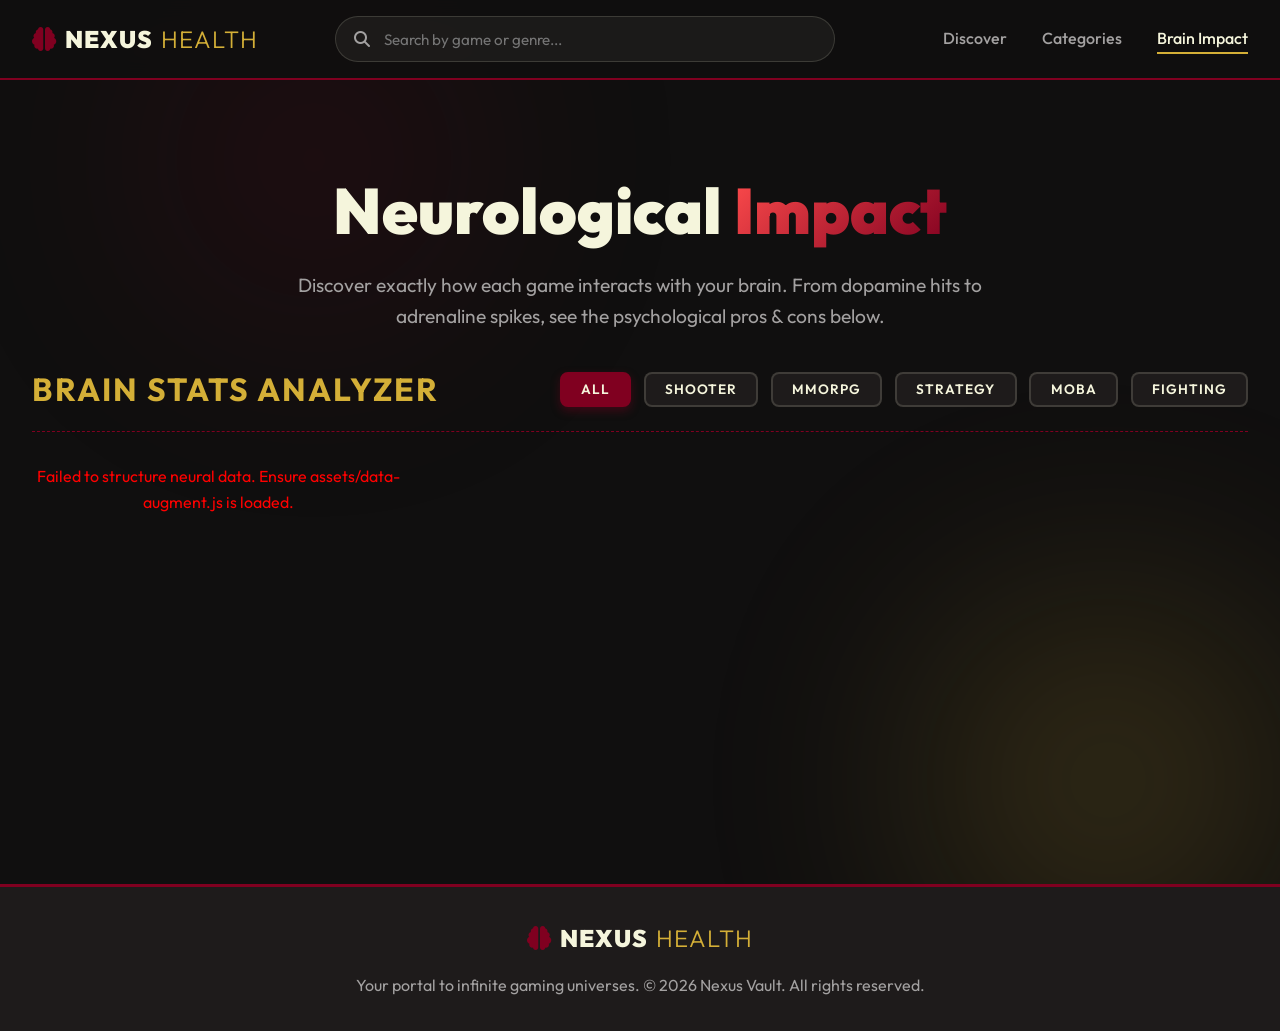
==== health.html @ 7d73cbbd "Add files via upload" ====
<!DOCTYPE html>
<html lang="en">

<head>
    <meta charset="UTF-8">
    <meta name="viewport" content="width=device-width, initial-scale=1.0">
    <title>Nexus // Neurological Impact Database</title>

    <!-- Google Fonts -->
    <link rel="preconnect" href="https://fonts.googleapis.com">
    <link rel="preconnect" href="https://fonts.gstatic.com" crossorigin>
    <link href="https://fonts.googleapis.com/css2?family=Outfit:wght@300;400;500;700;900&display=swap" rel="stylesheet">

    <!-- Font Awesome for Icons -->
    <link rel="stylesheet" href="https://cdnjs.cloudflare.com/ajax/libs/font-awesome/6.4.0/css/all.min.css">

    <link rel="stylesheet" href="style.css">
</head>

<body>
    <div class="background-effects">
        <div class="glow-orb orb-1"></div>
        <div class="glow-orb orb-2"></div>
    </div>

    <header class="glass-nav">
        <div class="nav-container">
            <a href="index.html" class="logo">
                <i class="fa-solid fa-brain"></i> NEXUS<span>HEALTH</span>
            </a>
            <div class="search-container">
                <i class="fa-solid fa-search search-icon"></i>
                <input type="text" id="searchInput" placeholder="Search by game or genre...">
            </div>
            <nav class="nav-links">
                <a href="index.html">Discover</a>
                <a href="index.html#categories">Categories</a>
                <a href="health.html" class="active">Brain Impact</a>
            </nav>
        </div>
    </header>

    <main>
        <section class="hero" style="padding-bottom: 2rem;">
            <div class="hero-content">
                <h1 class="hero-title">Neurological <span class="text-gradient">Impact</span></h1>
                <p class="hero-subtitle">Discover exactly how each game interacts with your brain. From dopamine hits to
                    adrenaline spikes, see the psychological pros & cons below.</p>
            </div>
        </section>

        <section class="vault-section" style="padding-top: 0;">
            <div class="section-header">
                <h2>Brain Stats Analyzer</h2>
                <div class="filters filter-group-genre">
                    <button class="filter-btn active" data-filter="all">All</button>
                    <button class="filter-btn" data-filter="shooter">Shooter</button>
                    <button class="filter-btn" data-filter="mmorpg">MMORPG</button>
                    <button class="filter-btn" data-filter="strategy">Strategy</button>
                    <button class="filter-btn" data-filter="moba">MOBA</button>
                    <button class="filter-btn" data-filter="fighting">Fighting</button>
                </div>
            </div>

            <div class="game-grid" id="gameGrid">
                <!-- Cards will be populated dynamically via JavaScript -->
            </div>

            <div class="no-results" id="noResults" style="display: none;">
                <i class="fa-solid fa-ghost"></i>
                <p>No titles found matching your search. Try another term.</p>
            </div>
        </section>
    </main>

    <footer>
        <div class="footer-content">
            <div class="logo" style="justify-content: center; margin-bottom: 1rem;">
                <i class="fa-solid fa-brain"></i> NEXUS<span>HEALTH</span>
            </div>
            <p>Your portal to infinite gaming universes. &copy; 2026 Nexus Vault. All rights reserved.</p>
        </div>
    </footer>

    <script src="assets/data.js"></script>
    <script src="assets/data-augment.js"></script>
    <script src="health.js"></script>
</body>

</html>
---- style.css ----
:root {
    /* Theme: Beige, Black, Burgundy */
    --bg-base: #100f0f;
    /* Very dark, near black */
    --bg-surface: #1e1b1b;
    --bg-card: #f5f5dc;
    /* Beige */

    --accent-primary: #800020;
    /* Burgundy */
    --accent-secondary: #d4af37;
    /* Gold accent for pokemon cards */

    --text-primary: #f5f5dc;
    /* Beige text on dark backgrounds */
    --text-dark: #1e1b1b;
    /* Dark text for the light beige cards */
    --text-secondary: #a3a1a1;
    /* Light gray */

    --border-color: rgba(245, 245, 220, 0.15);
    --border-glow: rgba(128, 0, 32, 0.6);

    /* Layout */
    --nav-height: 80px;
    --radius-md: 8px;
    --radius-lg: 12px;

    /* Effects */
    --glass-blur: blur(12px);
    --transition-fast: 0.2s ease;
    --transition-medium: 0.4s cubic-bezier(0.175, 0.885, 0.32, 1.275);
}

* {
    margin: 0;
    padding: 0;
    box-sizing: border-box;
}

body {
    font-family: 'Outfit', sans-serif;
    background-color: var(--bg-base);
    color: var(--text-primary);
    line-height: 1.6;
    overflow-x: hidden;
    min-height: 100vh;
}

/* Background Effects */
.background-effects {
    position: fixed;
    top: 0;
    left: 0;
    width: 100vw;
    height: 100vh;
    z-index: -1;
    overflow: hidden;
    pointer-events: none;
}

.glow-orb {
    position: absolute;
    border-radius: 50%;
    filter: blur(120px);
    opacity: 0.3;
    animation: float 20s infinite alternate;
}

.orb-1 {
    width: 500px;
    height: 500px;
    background: radial-gradient(circle, var(--accent-primary) 0%, transparent 60%);
    top: -10%;
    left: 5%;
}

.orb-2 {
    width: 600px;
    height: 600px;
    background: radial-gradient(circle, var(--accent-secondary) 0%, transparent 60%);
    bottom: -20%;
    right: -10%;
    animation-delay: -5s;
}

@keyframes float {
    0% {
        transform: translate(0, 0);
    }

    100% {
        transform: translate(30px, -40px);
    }
}

/* Typography Elements */
.text-gradient {
    background: linear-gradient(135deg, #ff4c4c, var(--accent-primary));
    -webkit-background-clip: text;
    -webkit-text-fill-color: transparent;
    background-clip: text;
}

/* Navigation */
.glass-nav {
    position: fixed;
    top: 0;
    left: 0;
    width: 100%;
    height: var(--nav-height);
    background: rgba(16, 15, 15, 0.9);
    backdrop-filter: var(--glass-blur);
    border-bottom: 2px solid var(--accent-primary);
    z-index: 1000;
    display: flex;
    align-items: center;
}

.nav-container {
    max-width: 1400px;
    width: 100%;
    margin: 0 auto;
    padding: 0 2rem;
    display: flex;
    justify-content: space-between;
    align-items: center;
    gap: 2rem;
}

.logo {
    font-size: 1.5rem;
    font-weight: 900;
    color: var(--text-primary);
    text-decoration: none;
    letter-spacing: 1px;
    display: flex;
    align-items: center;
    gap: 0.5rem;
}

.logo span {
    font-weight: 300;
    color: var(--accent-secondary);
}

.logo i {
    color: var(--accent-primary);
}

.search-container {
    flex-grow: 1;
    max-width: 500px;
    position: relative;
}

.search-container input {
    width: 100%;
    padding: 0.8rem 1rem 0.8rem 3rem;
    border-radius: 100px;
    background: rgba(245, 245, 220, 0.05);
    /* very faint beige */
    border: 1px solid var(--border-color);
    color: var(--text-primary);
    font-family: inherit;
    font-size: 0.95rem;
    transition: var(--transition-medium);
}

.search-container input:focus {
    outline: none;
    background: rgba(245, 245, 220, 0.1);
    border-color: var(--text-primary);
    box-shadow: 0 0 10px rgba(245, 245, 220, 0.2);
}

.search-icon {
    position: absolute;
    left: 1.2rem;
    top: 50%;
    transform: translateY(-50%);
    color: var(--text-secondary);
}

.nav-links a {
    color: var(--text-secondary);
    text-decoration: none;
    margin-left: 2rem;
    font-weight: 500;
    transition: var(--transition-fast);
}

.nav-links a:hover,
.nav-links a.active {
    color: var(--text-primary);
    border-bottom: 2px solid var(--accent-secondary);
    padding-bottom: 4px;
}

/* Main Content */
main {
    padding-top: var(--nav-height);
    min-height: calc(100vh - 80px);
}

/* Hero Section */
.hero {
    padding: 6rem 2rem;
    text-align: center;
    max-width: 800px;
    margin: 0 auto;
}

.hero-title {
    font-size: 4rem;
    font-weight: 900;
    line-height: 1.1;
    margin-bottom: 1.5rem;
    color: var(--text-primary);
}

.hero-subtitle {
    font-size: 1.2rem;
    color: var(--text-secondary);
}

/* Vault Section */
.vault-section {
    max-width: 1400px;
    margin: 0 auto;
    padding: 2rem;
}

.section-header {
    display: flex;
    justify-content: space-between;
    align-items: center;
    margin-bottom: 2rem;
    flex-wrap: wrap;
    gap: 1.5rem;
    border-bottom: 1px dashed var(--accent-primary);
    padding-bottom: 1rem;
}

.section-header h2 {
    font-size: 2rem;
    font-weight: 700;
    color: var(--accent-secondary);
    text-transform: uppercase;
    letter-spacing: 2px;
}

.filters {
    display: flex;
    gap: 0.8rem;
    flex-wrap: wrap;
}

.filter-btn {
    background: var(--bg-surface);
    border: 2px solid var(--border-color);
    color: var(--text-primary);
    padding: 0.4rem 1.2rem;
    border-radius: 8px;
    cursor: pointer;
    font-family: inherit;
    font-weight: 600;
    transition: var(--transition-fast);
    text-transform: uppercase;
    font-size: 0.85rem;
    letter-spacing: 1px;
}

.filter-btn:hover,
.filter-btn.active {
    background: var(--accent-primary);
    color: var(--text-primary);
    border-color: var(--accent-primary);
    box-shadow: 0 4px 10px rgba(128, 0, 32, 0.4);
}

/* Grid Layout */
.game-grid {
    display: grid;
    grid-template-columns: repeat(auto-fill, minmax(320px, 1fr));
    gap: 3rem;
    margin-top: 2rem;
}

/* Pokemon Card Component */
.pokemon-card {
    background: #e2dfce;
    /* Distinct beige card paper */
    border: 12px solid #eddb66;
    /* Classic yellow/gold pokecard border */
    border-radius: 14px;
    box-shadow: 0 10px 20px rgba(0, 0, 0, 0.5), inset 0 0 5px rgba(0, 0, 0, 0.3);
    transition: transform 0.3s cubic-bezier(0.175, 0.885, 0.32, 1.275), box-shadow 0.3s ease;
    display: flex;
    flex-direction: column;
    height: 100%;
    position: relative;
    padding: 0.5rem;
    color: var(--text-dark);
    /* Dark text for readability on beige */
}

.pokemon-card:hover {
    transform: translateY(-15px) scale(1.02) rotate(1deg);
    box-shadow: 0 20px 40px rgba(0, 0, 0, 0.6), inset 0 0 10px rgba(255, 255, 255, 0.8), 0 0 30px rgba(212, 175, 55, 0.4);
    z-index: 10;
}

.card-header {
    display: flex;
    justify-content: space-between;
    align-items: center;
    padding: 0.2rem 0.5rem 0.5rem;
    border-bottom: 2px solid rgba(0, 0, 0, 0.1);
}

.franchise-title {
    font-size: 1.1rem;
    font-weight: 800;
    margin: 0;
    color: #111;
}

.hp-stat {
    font-weight: 800;
    font-size: 1.2rem;
    color: #aa0000;
    display: flex;
    align-items: center;
    font-family: Arial, sans-serif;
}

.hp-stat small {
    font-size: 0.6rem;
    margin-right: 2px;
    color: #555;
    margin-top: 2px;
}

.card-image {
    width: 100%;
    height: 180px;
    object-fit: cover;
    border: 4px solid #b3a479;
    /* inner card border */
    border-radius: 2px;
    box-shadow: 2px 2px 5px rgba(0, 0, 0, 0.4);
    transition: var(--transition-medium);
}

.image-wrapper {
    overflow: hidden;
    position: relative;
    padding: 0.5rem;
    background: linear-gradient(135deg, #d3cbb1, #f2ead6);
}

.card-stats-bar {
    display: flex;
    justify-content: space-between;
    background: #c3b999;
    /* slightly darker beige */
    padding: 0.2rem 0.5rem;
    font-size: 0.65rem;
    font-weight: 700;
    border-top: 1px solid #a39b7d;
    border-bottom: 1px solid #a39b7d;
    color: #333;
    text-transform: uppercase;
}

.card-content {
    padding: 1rem 0.5rem;
    display: flex;
    flex-direction: column;
    flex-grow: 1;
}

.attack-row {
    border-bottom: 1px solid rgba(0, 0, 0, 0.1);
    padding-bottom: 0.8rem;
    margin-bottom: 0.5rem;
    display: flex;
    flex-direction: column;
    align-items: center;
    text-align: center;
}

.genres {
    display: flex;
    justify-content: center;
    margin-bottom: 0.8rem;
}

.genre-tag {
    background: #444;
    color: #fff;
    padding: 0.2rem 1rem;
    border-radius: 15px;
    font-size: 0.75rem;
    font-weight: 800;
    text-shadow: 1px 1px 0px rgba(0, 0, 0, 0.5);
    box-shadow: inset -2px -2px 0px rgba(0, 0, 0, 0.3);
}

/* Pokemon Type Colors equivalent for genres */
.genre-tag.shooter {
    background: #b22222;
}

/* Fire/Fighting */
.genre-tag.mmorpg {
    background: #4169e1;
}

/* Water */
.genre-tag.strategy {
    background: #228b22;
}

/* Grass */
.genre-tag.moba {
    background: #9370db;
}

/* Psychic */
.genre-tag.fighting {
    background: #cd853f;
}

/* Rock/Ground */

.attack-desc {
    color: #333;
    font-size: 0.85rem;
    font-family: Arial, Tahoma, sans-serif;
    line-height: 1.3;
    display: -webkit-box;
    -webkit-line-clamp: 3;
    -webkit-box-orient: vertical;
    overflow: hidden;
    font-style: italic;
}

/* Store Platforms Container acting as Weakness/Resistance Row */
.weakness-row {
    padding-top: 0.5rem;
    display: flex;
    flex-direction: column;
    align-items: center;
}

.platforms-title {
    font-size: 0.7rem;
    color: #555;
    margin-bottom: 0.5rem;
    font-weight: 800;
    text-transform: uppercase;
    letter-spacing: 1px;
}

.platforms {
    display: flex;
    flex-wrap: wrap;
    gap: 0.5rem;
    justify-content: center;
}

.platform-link {
    display: flex;
    align-items: center;
    gap: 0.4rem;
    padding: 0.3rem 0.8rem;
    border-radius: 20px;
    text-decoration: none;
    font-size: 0.75rem;
    font-weight: 700;
    transition: var(--transition-fast);
    border: 2px solid #ccc;
    background: #fff;
    color: #333;
}

.platform-link:hover {
    transform: scale(1.05);
    border-color: #333;
}

/* Specific Platform Styling modified for beige background */
.platform-steam {
    border-color: #171a21;
}

.platform-xbox {
    border-color: #107c10;
}

.platform-ps {
    border-color: #003791;
}

.platform-nintendo {
    border-color: #e4000f;
}

.no-results {
    text-align: center;
    padding: 4rem;
    color: var(--text-secondary);
    grid-column: 1 / -1;
}

.no-results i {
    font-size: 3rem;
    margin-bottom: 1rem;
    color: var(--accent-primary);
}

/* Footer */
footer {
    border-top: 3px solid var(--accent-primary);
    padding: 2rem;
    text-align: center;
    margin-top: 4rem;
    color: var(--text-secondary);
    background: var(--bg-surface);
}

/* Responsive */
@media (max-width: 768px) {
    .nav-container {
        flex-wrap: wrap;
        padding: 1rem;
    }

    .search-container {
        order: 3;
        max-width: 100%;
        margin-top: 1rem;
    }

    .nav-links {
        display: none;
    }

    .glass-nav {
        height: auto;
        padding-bottom: 1rem;
    }

    main {
        padding-top: 140px;
    }

    .hero-title {
        font-size: 2.5rem;
    }
}
/* Neurological Brain Stats Styles */
.brain-stats { width: 100%; margin-top: 10px; padding: 5px; background: rgba(255,255,255,0.4); border-radius: 8px; border: 1px dotted rgba(0,0,0,0.2); }
.brain-stat-row { display: flex; justify-content: space-between; align-items: center; margin-bottom: 5px; font-size: 0.75rem; font-weight: 800; color: #333; }
.brain-stat-label { width: 65px; }
.brain-stat-val { width: 30px; text-align: right; }
.brain-stat-bar-bg { flex-grow: 1; height: 8px; background: rgba(0,0,0,0.2); border-radius: 4px; border: 1px solid rgba(0,0,0,0.4); margin: 0 10px; overflow: hidden; }
.brain-stat-bar-fill { height: 100%; border-radius: 4px; box-shadow: inset 0 2px 4px rgba(255,255,255,0.4); }
.fill-dopamine { background: linear-gradient(90deg, #ff007f, #ffaa00); }
.fill-adrenaline { background: linear-gradient(90deg, #bb0000, #ff4c4c); }
.fill-focus { background: linear-gradient(90deg, #007fff, #00ffff); }
.health-risk { font-size: 0.65rem; font-style: italic; color: #8b0000; margin-top: 8px; border-top: 1px solid rgba(0,0,0,0.1); padding-top: 5px; font-weight: 700; line-height: 1.2; }
.health-benefit { font-size: 0.65rem; font-style: italic; color: #004d00; margin-top: 5px; font-weight: 700; line-height: 1.2; }


/* Flip Card Architecture */
.flip-container { perspective: 1000px; cursor: pointer; }
.flip-container .flipper { position: relative; width: 100%; height: 100%; transition: transform 0.6s cubic-bezier(0.4, 0.2, 0.2, 1); transform-style: preserve-3d; }
.flip-container.flipped .flipper { transform: rotateY(180deg); }
.card-front, .card-back { position: absolute; top: 0; left: 0; width: 100%; height: 100%; -webkit-backface-visibility: hidden; backface-visibility: hidden; display: flex; flex-direction: column; background: inherit; }
.card-back { transform: rotateY(180deg); }


.pokemon-card { min-height: 480px; }
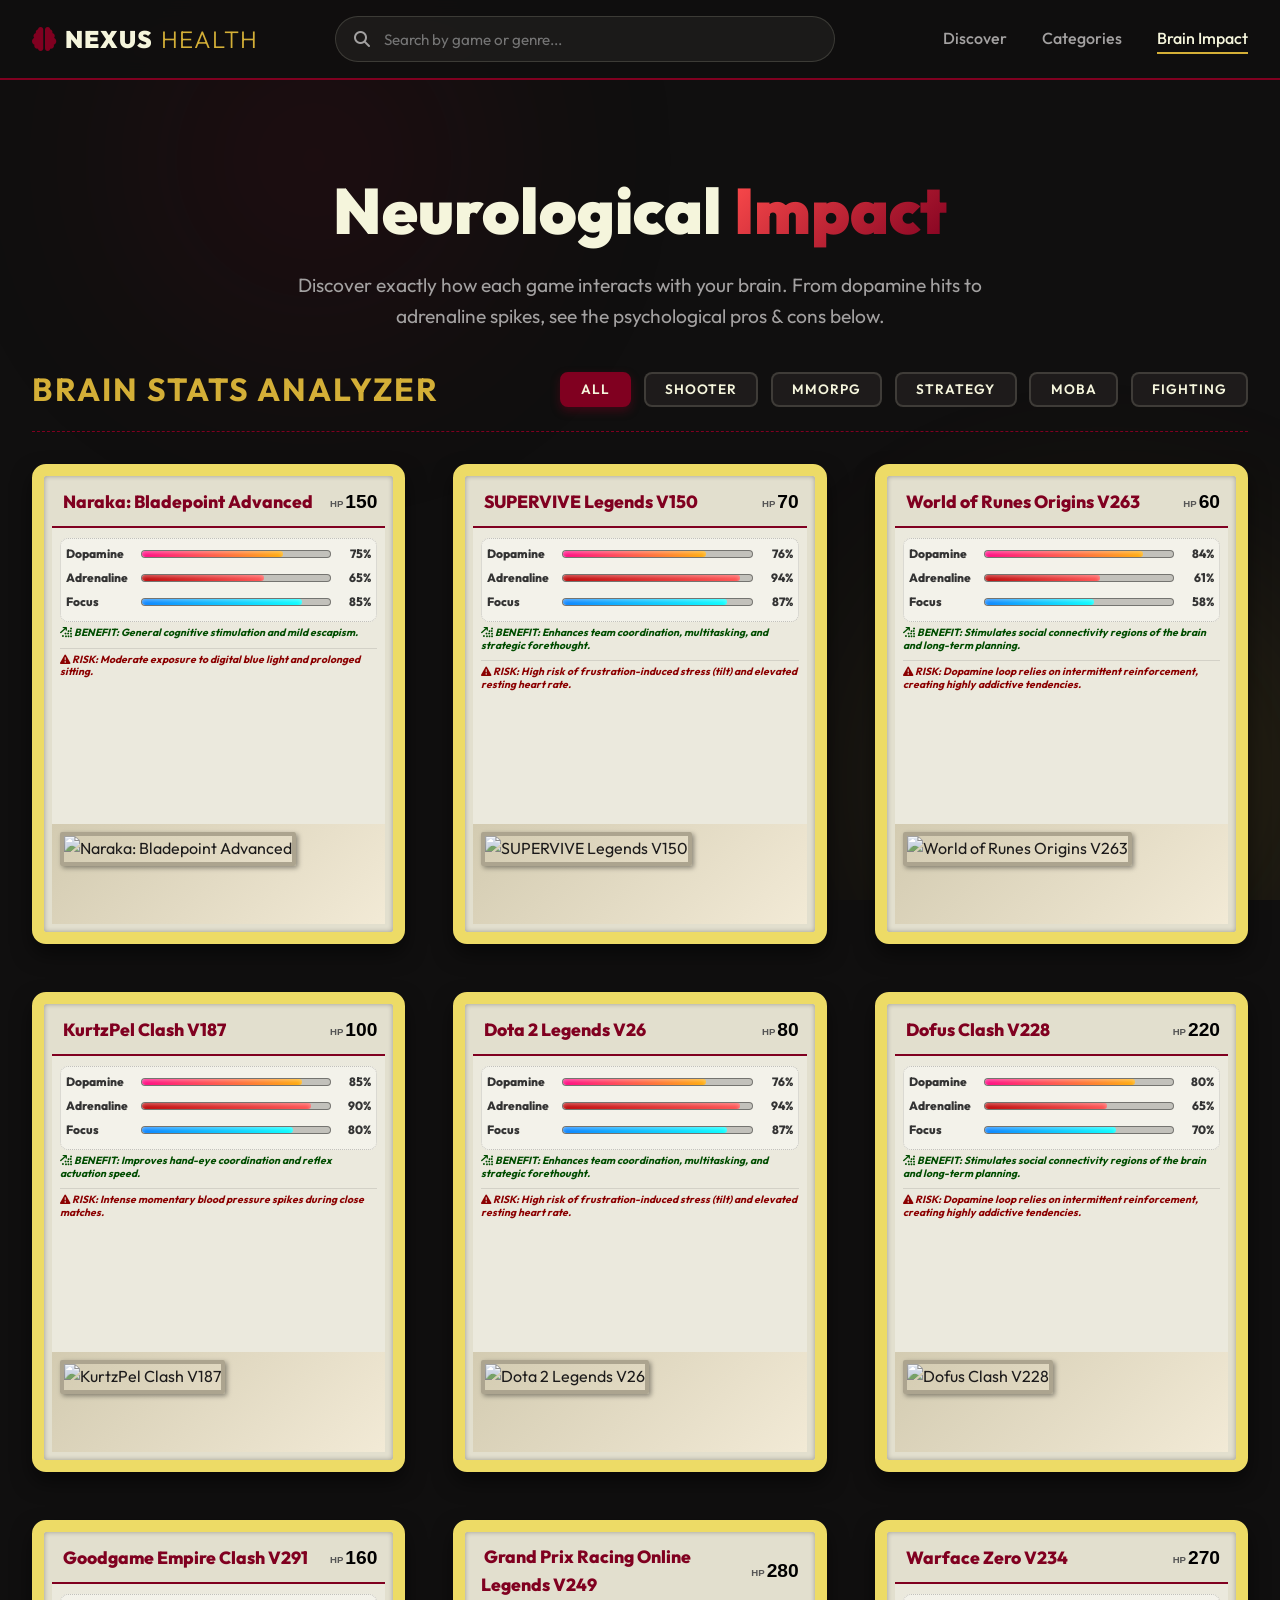
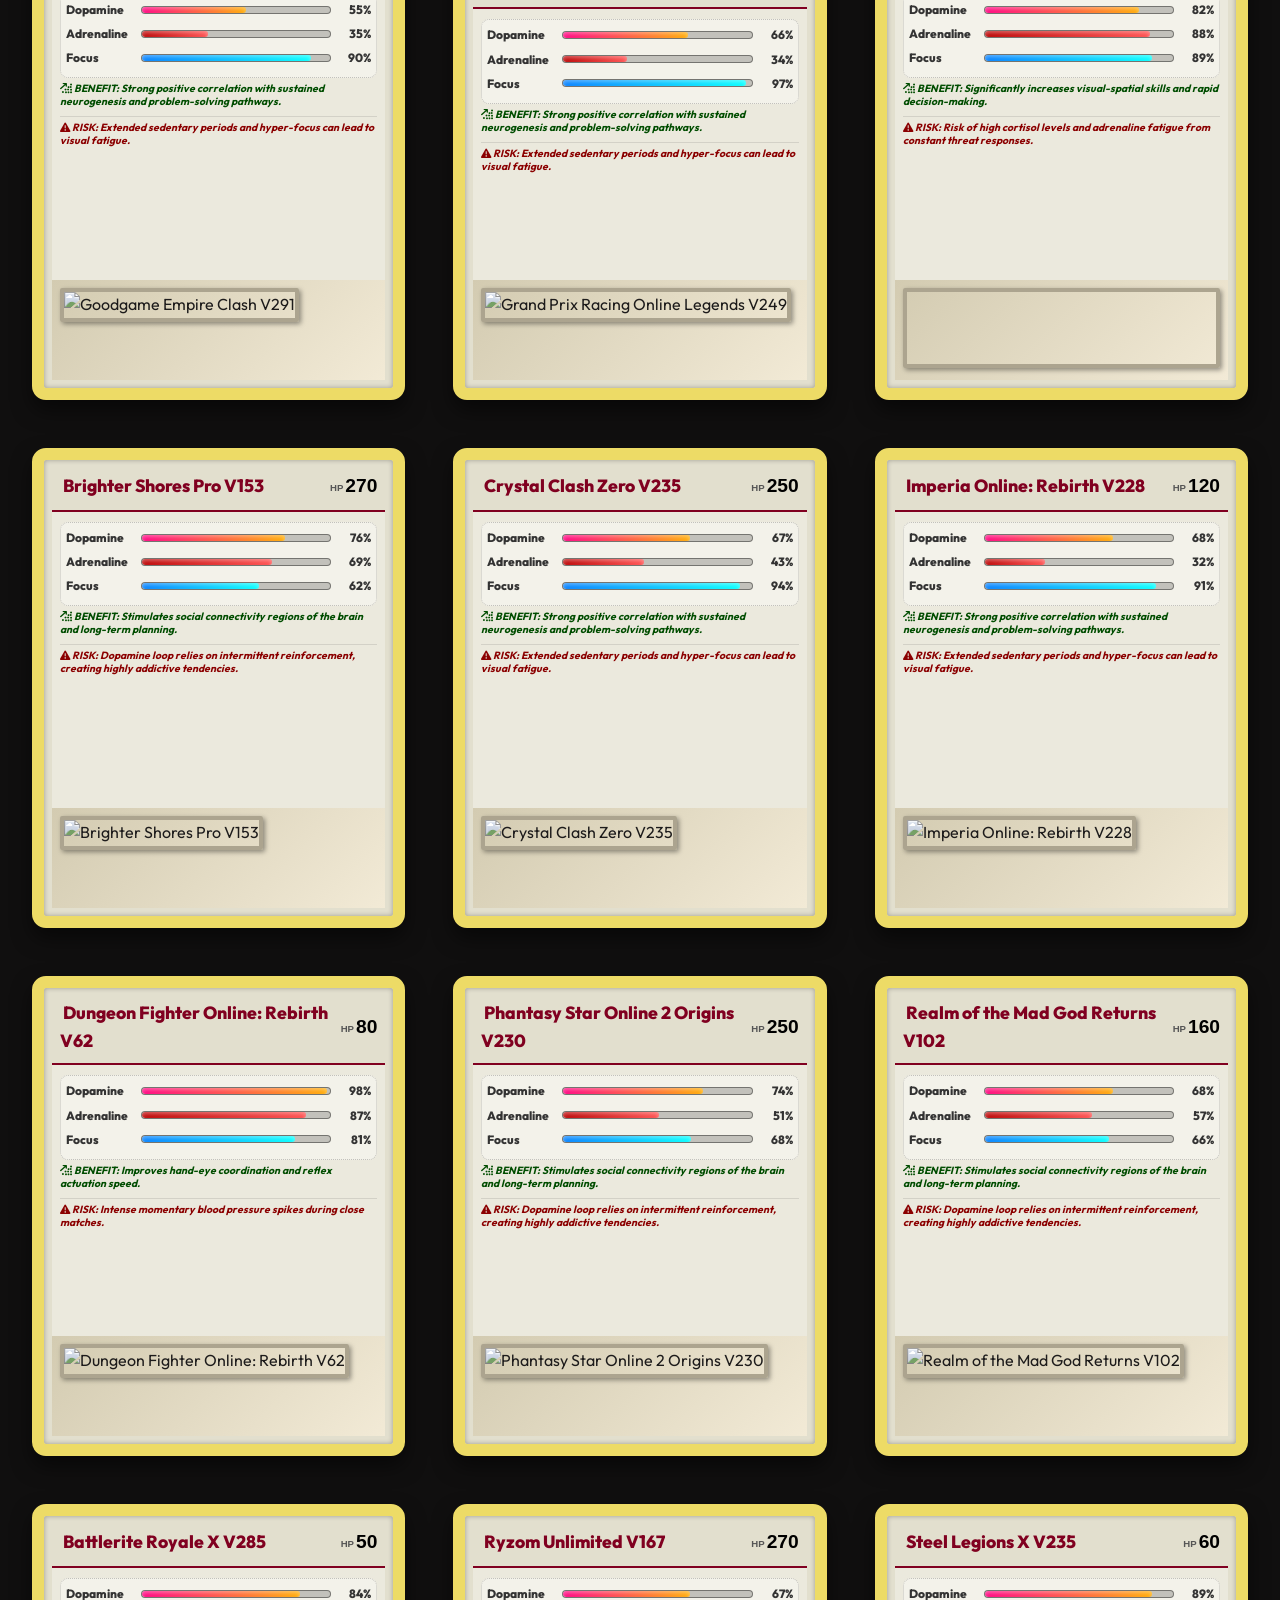
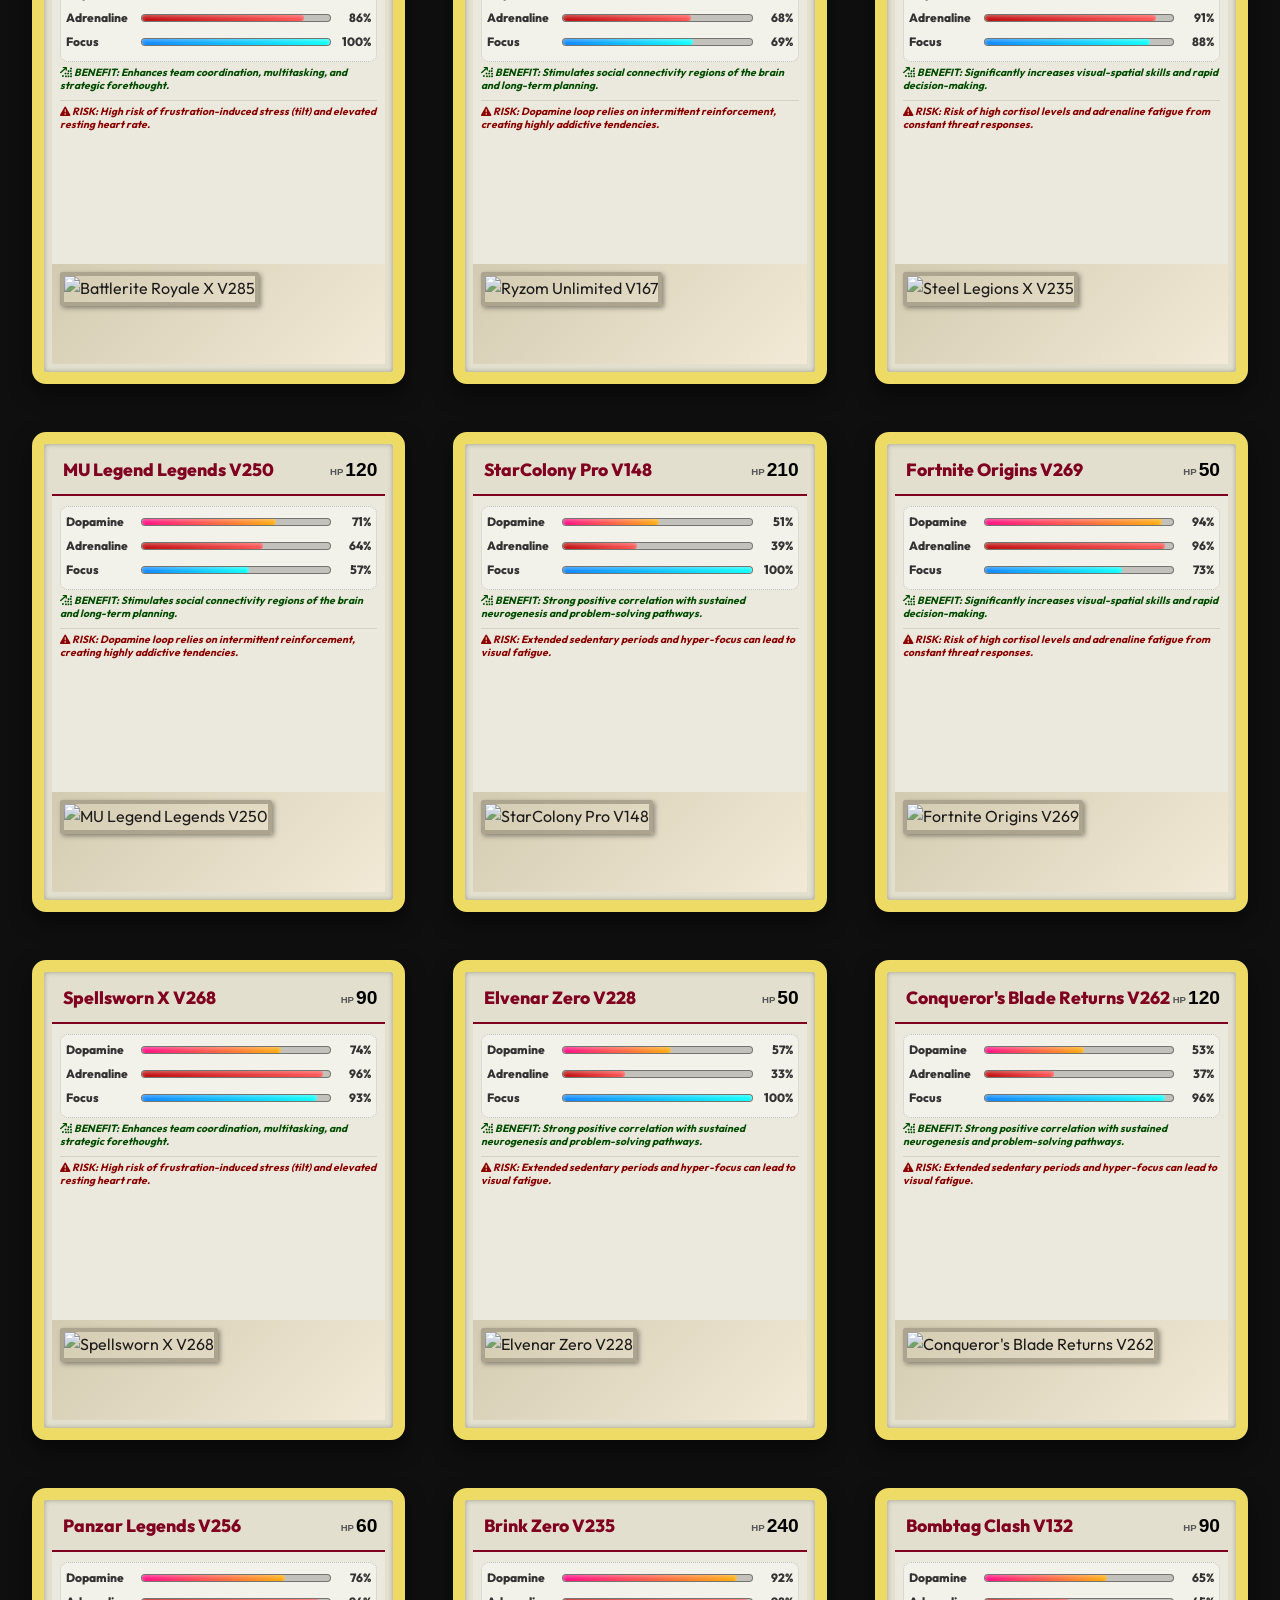
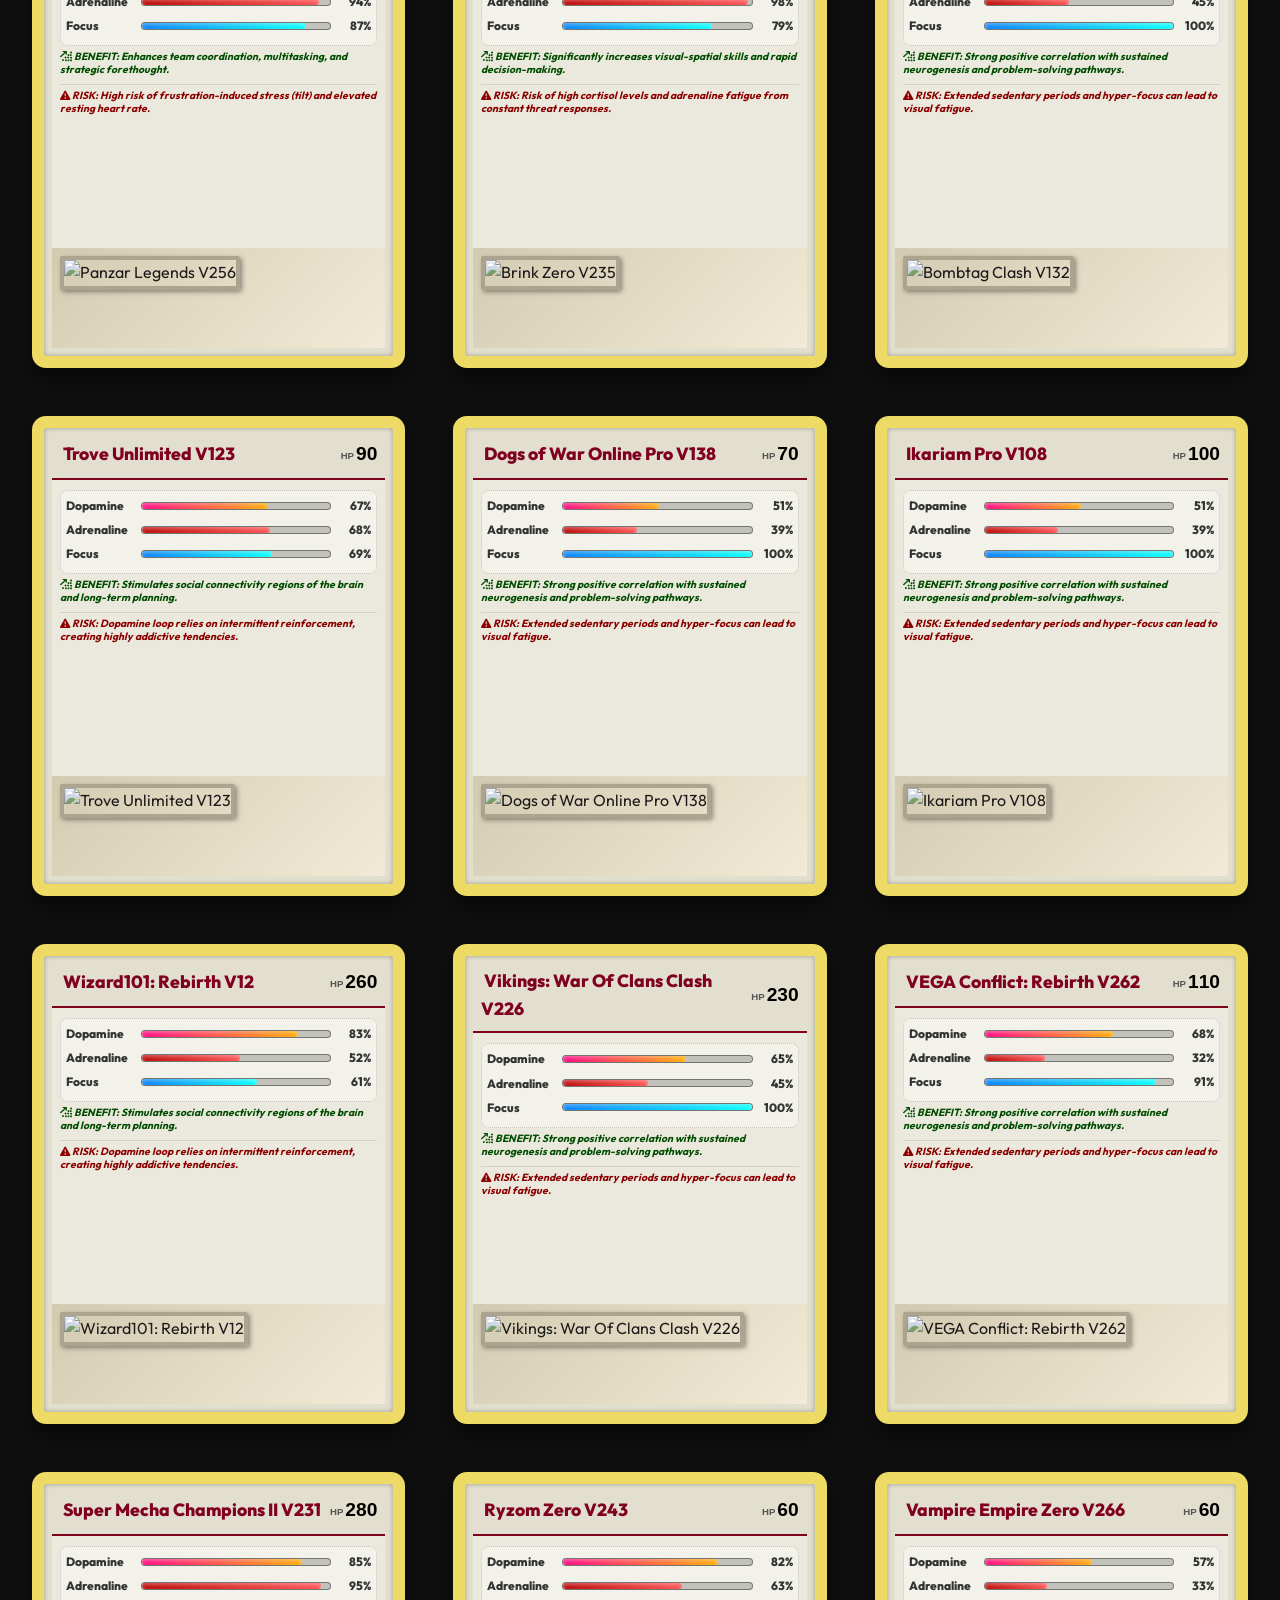
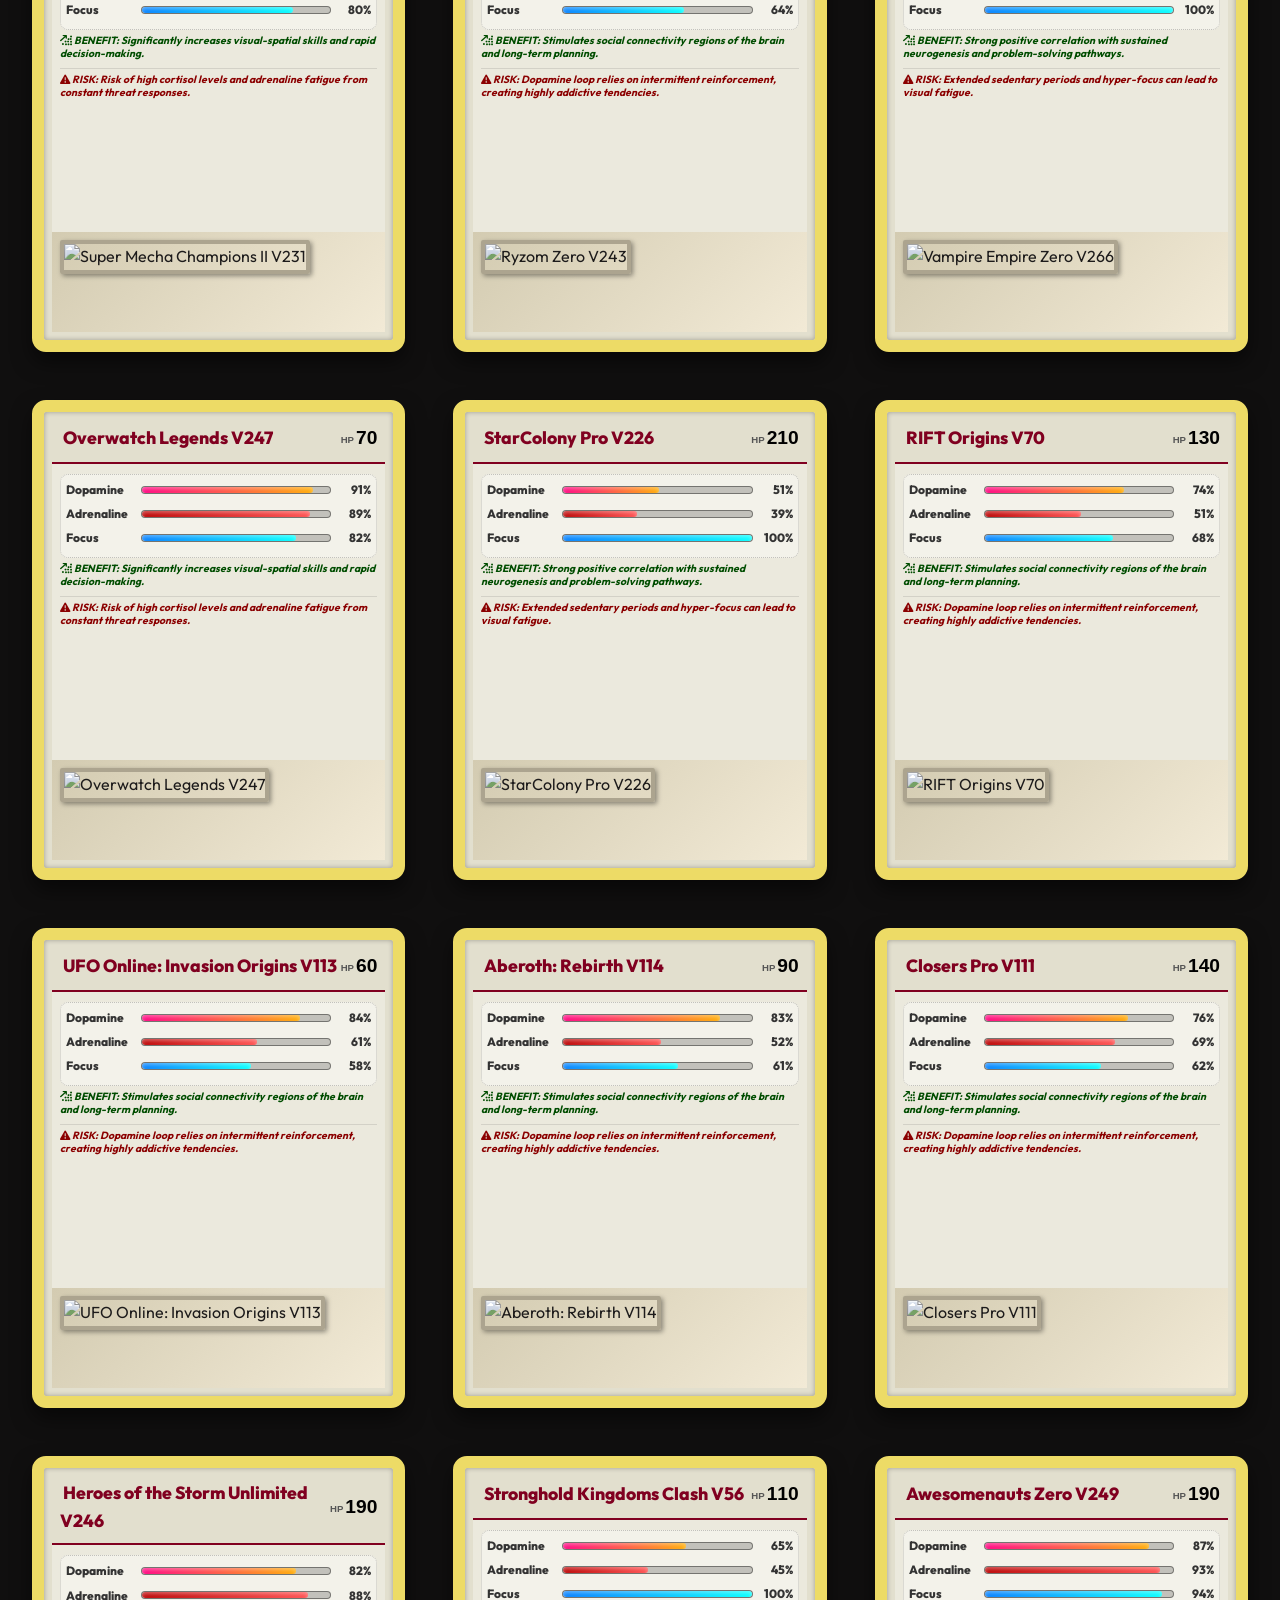
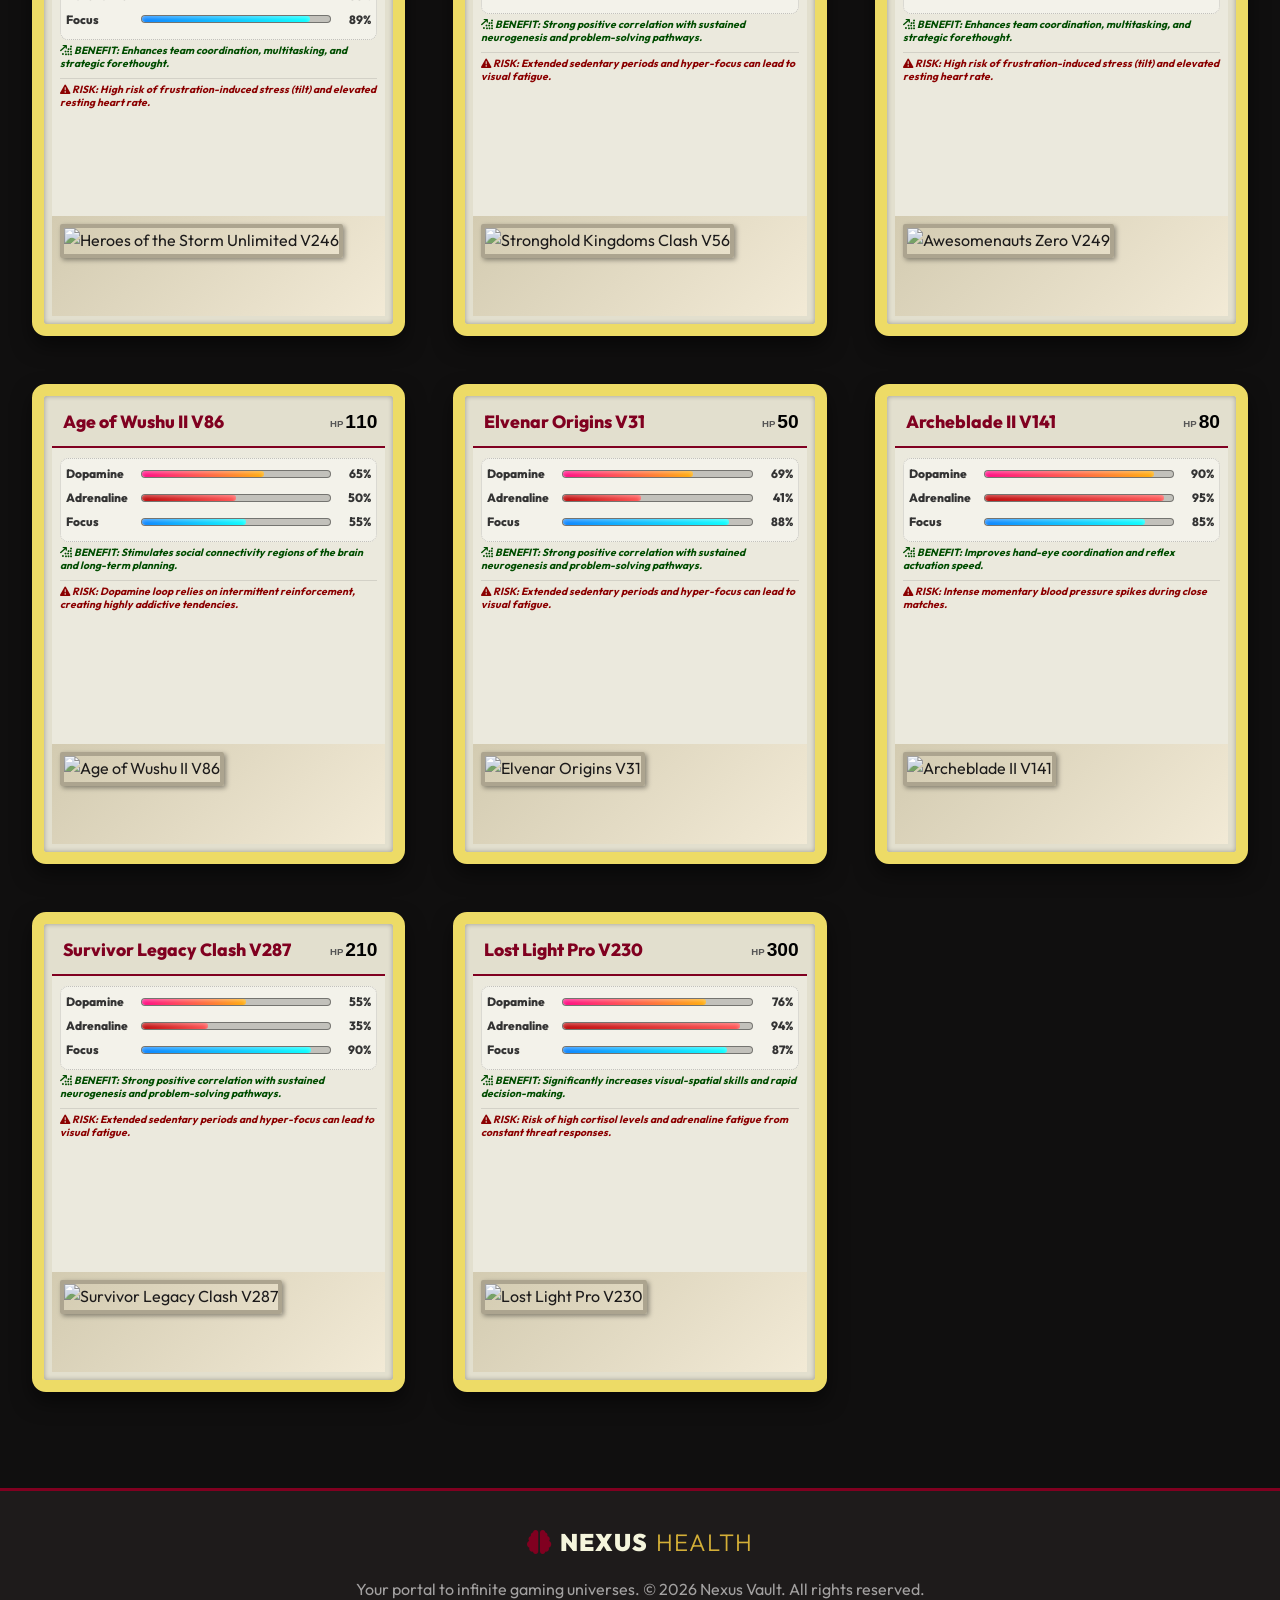
==== commit 6409a5ef: "commit assets/data-augments.js commit assets/data.js commit assets/games.json" ====
--- a/health.html
+++ b/health.html
@@ -82,8 +82,8 @@
         </div>
     </footer>
 
-    <script src="assets/data.js"></script>
-    <script src="assets/data-augment.js"></script>
+        <script src="data.js"></script>
+        <script src="data-augment.js"></script>
     <script src="health.js"></script>
 </body>
 
